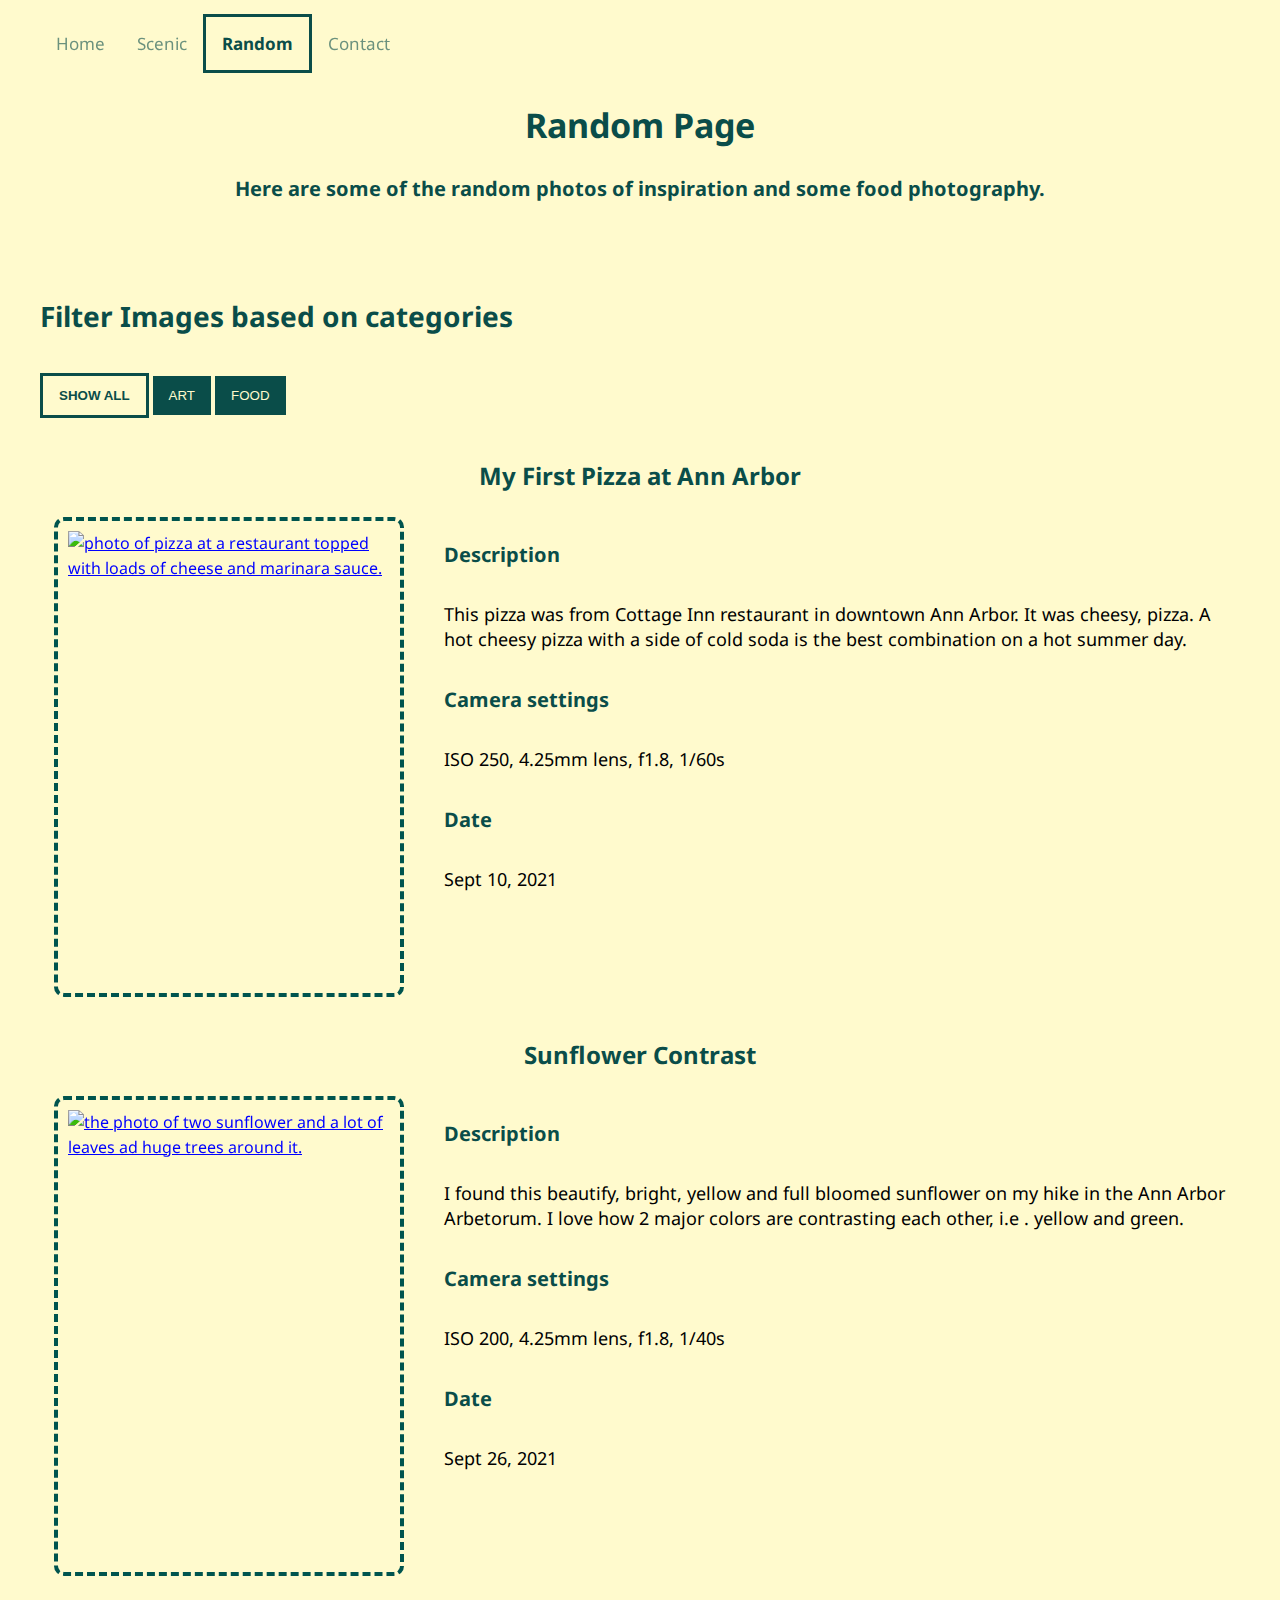
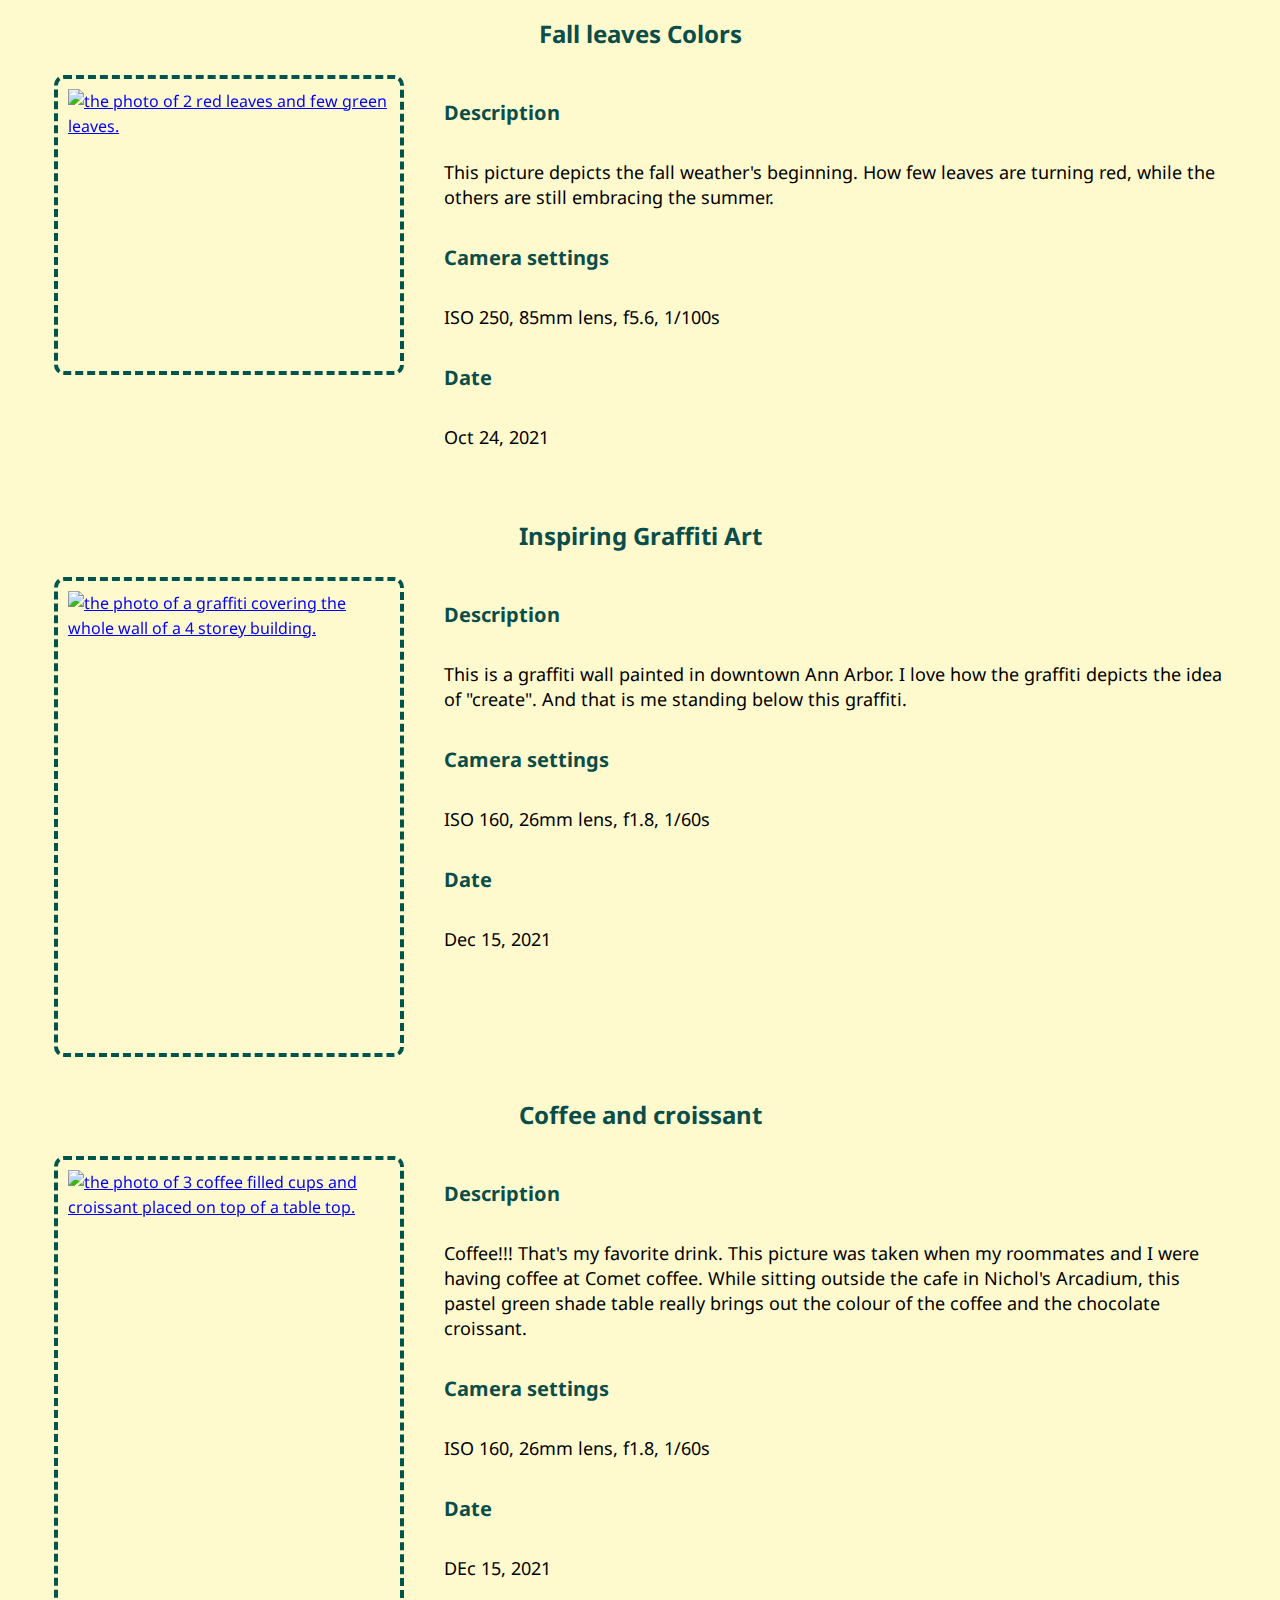
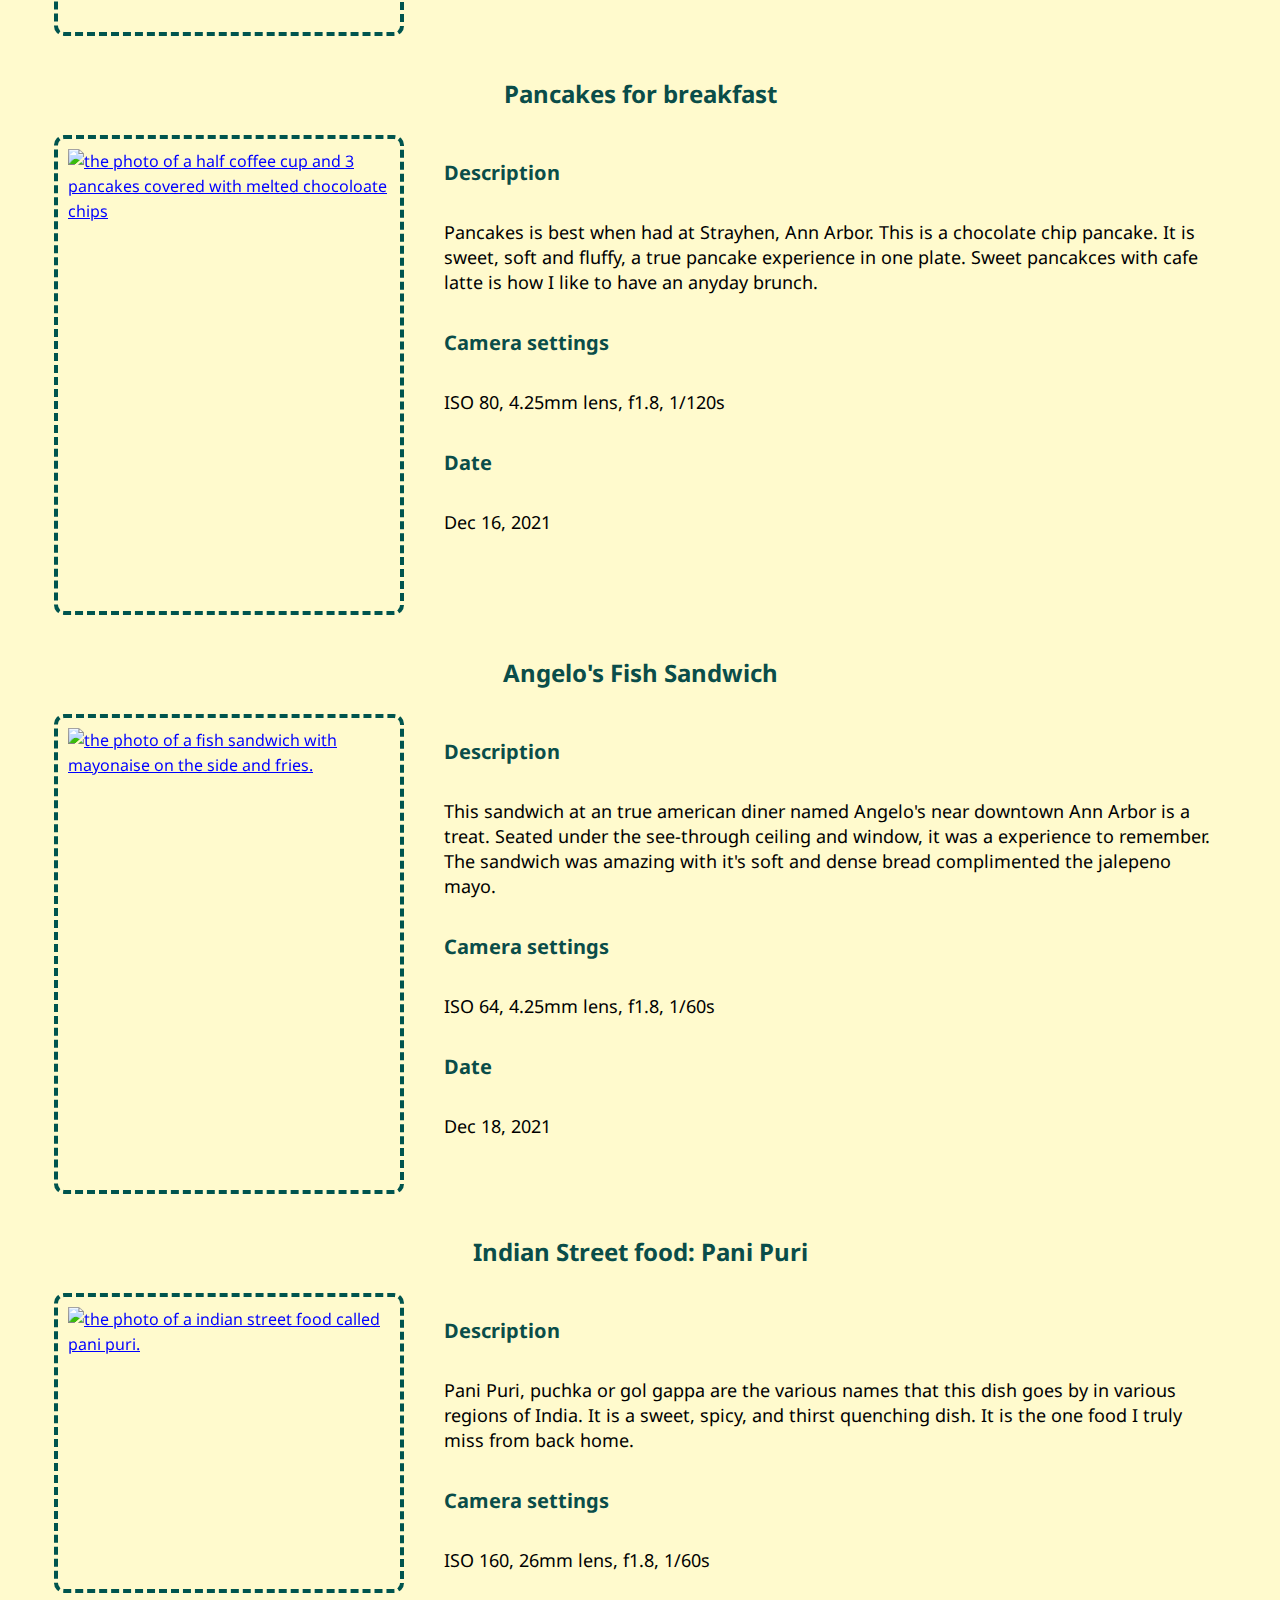
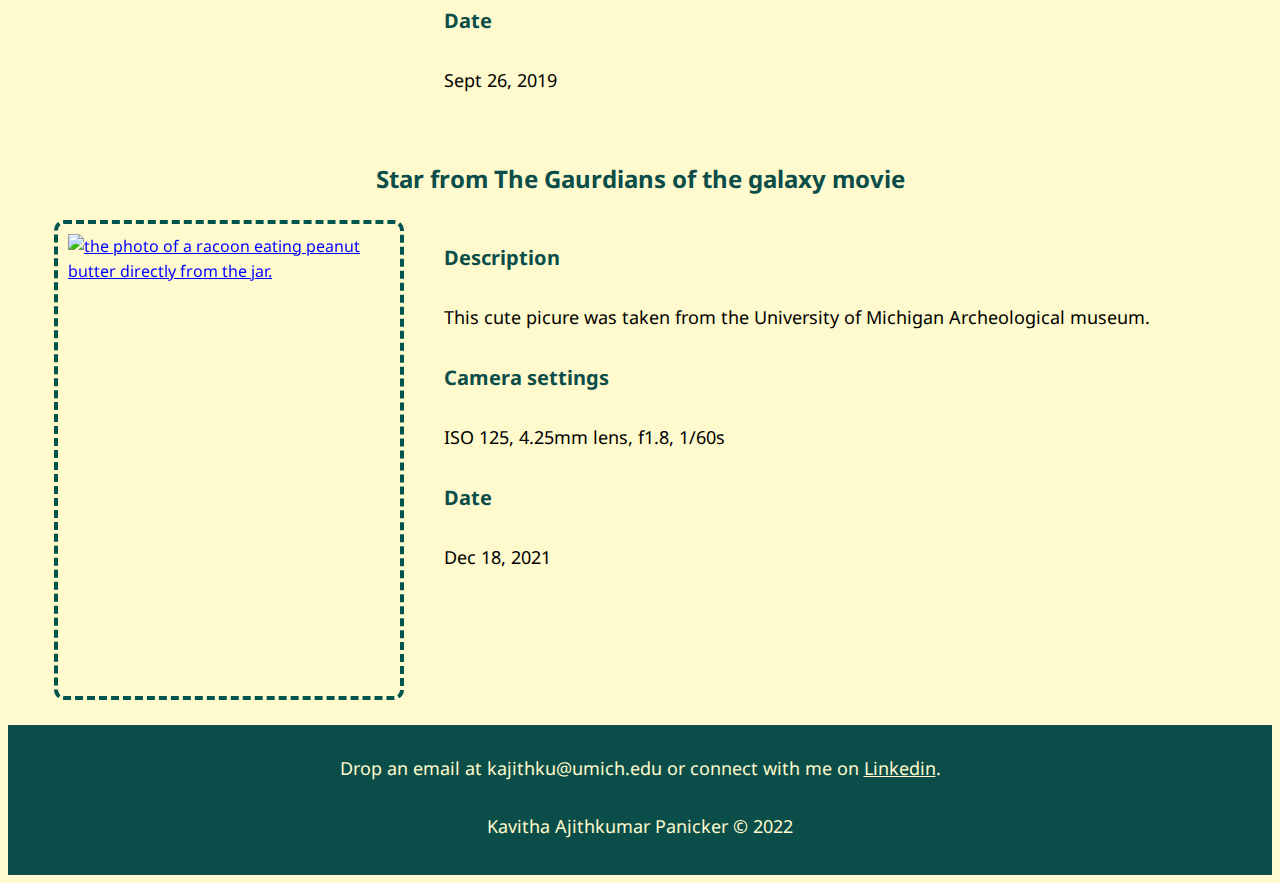
==== random.html @ 0c50120c "Add files via upload" ====
<!DOCTYPE html>
<html lang="en">
<head>

	<meta charset="UTF-8">
	<meta name="viewport" content="width=device-width, initial-scale=1.0">
	<link rel="icon" href="images/favicon.ico">
	<link rel="stylesheet" href="css/html5reset.css">
	<link rel="stylesheet" href="css/style.css">
	<link rel="stylesheet" href="dist/css/lightbox.css">
	<!-- Link to Google Font Noto Sans -->
	<!-- <link rel="stylesheet" href="https://fonts.googleapis.com/css?family=NotoSans"> -->
	<link rel="preconnect" href="https://fonts.googleapis.com"> 
	<link rel="preconnect" href="https://fonts.gstatic.com" crossorigin> 
	<link href="https://fonts.googleapis.com/css2?family=Noto+Sans&display=swap" rel="stylesheet">
	<!-- Link to Awesome Icons -->
	<script src="https://kit.fontawesome.com/843af3f781.js" crossorigin="anonymous"></script>
	<!-- Global site tag (gtag.js) - Google Analytics -->
	<script async src="https://www.googletagmanager.com/gtag/js?id=G-9F5VDG0N7Y"></script>
	<script>
  		window.dataLayer = window.dataLayer || [];
  		function gtag(){dataLayer.push(arguments);}
  		gtag('js', new Date());
  		gtag('config', 'G-9F5VDG0N7Y');
	</script>
	
	<title>Random photos</title>
</head>
<body>
	<!-- Skip to main content -->
	<a class = "skip" href="#main">Skip to main content</a>
	
	<header>
		<div class="topnav">
			<a href="index.html">Home</a>
			<a href="scenic.html">Scenic</a>
			<a class="active" href="#random">Random</a>
			<a href="contact.html">Contact</a>
		  </div>
	</header>
	
	<button onclick="topFunction()" id="myBtn" title="Go to top">Back to Top <i class="fa-solid fa-arrow-up"></i></button>

	<div class="container">
	
	
	<main id="main">
		<h1>Random Page</h1>
		<p class="page-des">Here are some of the random photos of inspiration and some food photography.</p>
		<!-- <p>In 2016 I loaded my kids into the minivan and took them on a drive across the Northern midwest states.  We went to Wisconsin Dells, the Badlands, Mount Rushmore, Jewel Cave, and Custer State Park.</p> -->
		
		<h2>Filter Images based on categories</h2>
		<div id="myBtnContainer">
			  <button class="btn active" onclick="filterSelection('all')"> SHOW ALL</button>
			  <button class="btn" onclick="filterSelection('art')"> ART</button>
			  <button class="btn" onclick="filterSelection('food')"> FOOD</button>
			  <!-- <button class="btn" onclick="filterSelection('city')"> CITY SCAPES</button> -->
			  <!-- <button class="btn" onclick="filterSelection('colors')"> Colors</button> -->
		</div>
		
		<div>
			<div class="filterDiv food">
			<h3>My First Pizza at Ann Arbor</h3>
			<div class = "photo-content">	
				<div>
					<a class="example-image-link" 
					href="images/pizza.jpg" 
					data-lightbox="example-set" 
					data-title="Click the right half of the image to move forward.">
						<img class ="photo-img potrait-pics example-image" 
						src = "images/pizza.jpg" width="200" 
						alt="photo of pizza at a restaurant topped with loads of cheese and marinara sauce.">
					</a>
				</div>
				<div class="photo-des">
					<p class="content-title">Description</p>
					<p>This pizza was from Cottage Inn restaurant in downtown Ann Arbor. It was cheesy,
						 pizza. A hot cheesy pizza with a side of cold soda is the best combination
						 on a hot summer day.
					</p>
					<p class="content-title">Camera settings</p>
					<p>ISO 250, 4.25mm lens, f1.8, 1/60s</p>
					<p class="content-title">Date</p>
					<p>Sept 10, 2021</p>
				</div>
			</div>
			</div>

			<div class="filterDiv art">
			<h3>Sunflower Contrast</h3>
			<div class = "photo-content">	
				<div>
					<a class="example-image-link" href="images/flower.jpg" data-lightbox="example-set" data-title="Click the right half of the image to move forward.">
						<img class ="photo-img potrait-pics" src = "images/flower.jpg" width="200" alt="the photo of two sunflower and a lot of leaves ad huge trees around it.">
					</a>
				</div>
				<div class="photo-des">
					<p class="content-title">Description</p>
					<p>I found this beautify, bright, yellow and full bloomed sunflower on my hike in the 
						Ann Arbor Arbetorum. I love how 2 major colors are contrasting each other, i.e . yellow and green.
					</p>
					<p class="content-title">Camera settings</p>
					<p>ISO 200, 4.25mm lens, f1.8, 1/40s</p>
					<p class="content-title">Date</p>
					<p>Sept 26, 2021</p>
				</div>
			</div>
			</div>

			<div class="filterDiv art">
			<h3>Fall leaves Colors</h3>
			<div class = "photo-content">
				<div>
					<a class="example-image-link" href="images/thefall.JPG" data-lightbox="example-set" data-title="Click the right half of the image to move forward.">
						<img class="photo-img" src="images/thefall.JPG" width="200" alt="the photo of 2 red leaves and few green leaves.">
					</a>
				</div>
				<div class="photo-des">
					<p class="content-title">Description</p>
					<p>This picture depicts the fall weather's beginning. How few leaves are turning red, 
						while the others are still embracing the summer.
					</p>
					<p class="content-title">Camera settings</p>
					<p>ISO 250, 85mm lens, f5.6, 1/100s</p>
					<p class="content-title">Date</p>
					<p>Oct 24, 2021</p>
				</div>
			</div>
			</div>

			<div class="filterDiv art">
			<h3>Inspiring Graffiti Art</h3>
			<div class = "photo-content">
				<div>
					<a class="example-image-link" href="images/grafitti.jpg" data-lightbox="example-set" data-title="Click the right half of the image to move forward.">
						<img class ="photo-img potrait-pics" src = "images/grafitti.jpg" width="200" alt="the photo of a graffiti covering the whole wall of a 4 storey building.">
					</a>
				</div>
				<div class="photo-des">
					<p class="content-title">Description</p>
					<p>This is a graffiti wall painted in downtown Ann Arbor. I love how the graffiti 
						depicts the idea of "create". And that is me standing below this graffiti.</p>
					<p class="content-title">Camera settings</p>
					<p>ISO 160, 26mm lens, f1.8, 1/60s</p>
					<p class="content-title">Date</p>
					<p>Dec 15, 2021</p>
				</div>
			</div>
			</div>

			<div class="filterDiv food">
			<h3>Coffee and croissant</h3>
			<div class = "photo-content">
				<div>
					<a class="example-image-link" href="images/coffee.jpg" data-lightbox="example-set" data-title="Click the right half of the image to move forward.">
						<img class ="photo-img potrait-pics" src = "images/coffee.jpg" width="200" alt="the photo of 3 coffee filled cups and croissant placed on top of a table top.">
					</a>
				</div>
				<div class="photo-des">
					<p class="content-title">Description</p>
					<p>Coffee!!! That's my favorite drink. This picture was taken when my roommates and I were
						having coffee at Comet coffee. While sitting outside the cafe in Nichol's Arcadium,
						this pastel green shade table really brings out the colour of the coffee and the chocolate croissant.
					</p>
					<p class="content-title">Camera settings</p>
					<p>ISO 160, 26mm lens, f1.8, 1/60s</p>
					<p class="content-title">Date</p>
					<p>DEc 15, 2021</p>
				</div>
			</div>
			</div>

			<div class="filterDiv food">
			<h3>Pancakes for breakfast</h3>
			<div class = "photo-content">
				<div>
					<a class="example-image-link" href="images/pancakes.jpg" data-lightbox="example-set" data-title="Click the right half of the image to move forward.">
						<img class ="photo-img potrait-pics" src = "images/pancakes.jpg" width="200" alt="the photo of a half coffee cup and 3 pancakes covered with melted chocoloate chips">
					</a>		
				</div>
				<div class="photo-des">
					<p class="content-title">Description</p>
					<p>Pancakes is best when had at Strayhen, Ann Arbor. This is a chocolate chip 
						pancake. It is sweet, soft and fluffy, a true pancake experience in one plate. Sweet pancakces
						with cafe latte is how I like to have an anyday brunch.
					</p>
					<p class="content-title">Camera settings</p>
					<p>ISO 80, 4.25mm lens, f1.8, 1/120s</p>
					<p class="content-title">Date</p>
					<p>Dec 16, 2021</p>
				</div>
			</div>
			</div>

			<div class="filterDiv food">
			<h3>Angelo's Fish Sandwich</h3>
			<div class = "photo-content">
				<div>
					<a class="example-image-link" href="images/sandwich.jpg" data-lightbox="example-set" data-title="Click the right half of the image to move forward.">
						<img class ="photo-img potrait-pics" src = "images/sandwich.jpg" width="200" alt="the photo of a fish sandwich with mayonaise on the side and fries.">
					</a>
				</div>
				<div class="photo-des">
					<p class="content-title">Description</p>
					<p>This sandwich at an true american diner named Angelo's near downtown Ann Arbor is 
						a treat. Seated under the see-through ceiling and window, it was a experience to remember. 
						The sandwich was amazing with it's soft and dense bread complimented the jalepeno mayo. 
					</p>
					<p class="content-title">Camera settings</p>
					<p>ISO 64, 4.25mm lens, f1.8, 1/60s</p>
					<p class="content-title">Date</p>
					<p>Dec 18, 2021</p>
				</div>
			</div>
			</div>

			<div class="filterDiv food">
			<h3>Indian Street food: Pani Puri</h3>
			<div class = "photo-content">
				<div>
					<a class="example-image-link" href="images/panipuri.jpg" data-lightbox="example-set" data-title="Click the right half of the image to move forward.">
						<img class="photo-img" src = "images/panipuri.jpg" width="200" alt="the photo of a indian street food called pani puri.">
					</a>
				</div>
				<div class="photo-des">
					<p class="content-title">Description</p>
					<p>Pani Puri, puchka or gol gappa are the various names that this dish goes by in various regions of India.
						It is a sweet, spicy, and thirst quenching dish. It is the one food I truly miss from back home.</p>
					<p class="content-title">Camera settings</p>
					<p>ISO 160, 26mm lens, f1.8, 1/60s</p>
					<p class="content-title">Date</p>
					<p>Sept 26, 2019</p>
				</div>
			</div>
			</div>

			<div class="filterDiv food">
			<h3>Star from The Gaurdians of the galaxy movie</h3>
			<div class = "photo-content">	
				<div>
					<a class="example-image-link" href="images/galaxy.jpg" data-lightbox="example-set" data-title="Click the right half of the image to move forward.">
						<img class ="photo-img potrait-pics" src = "images/galaxy.jpg" width="200" alt="the photo of a racoon eating peanut butter directly from the jar.">
					</a>
				</div>
				<div class="photo-des">
					<p class="content-title">Description</p>
					<p>This cute picure was taken from the University of Michigan Archeological museum.
					</p>
					<p class="content-title">Camera settings</p>
					<p>ISO 125, 4.25mm lens, f1.8, 1/60s</p>
					<p class="content-title">Date</p>
					<p>Dec 18, 2021</p>
				</div>
			</div>
			</div>
		</div>
	</main>
	
</div>
	
<footer>
	<div>
		<i class="fa-solid fa-lemon"></i>
		<p> Drop an email at kajithku@umich.edu or connect with me on <a href="https://www.linkedin.com/in/kavitha-ajithkumar-panicker/">Linkedin</a>.</p>
		<p>Kavitha Ajithkumar Panicker &copy; 2022</p>
	</div>
</footer>


</body>
<script src="dist/js/lightbox-plus-jquery.js"></script>
<script src="js/script.js"></script>

</html>
---- css/style.css ----
body{
    background-color: #fffacd;
    font-family: "Noto Sans", sans-serif;
    line-height: 25px;
}

.home-bg {
    position: relative; 
    min-height: 90vh;
    width: 100%;
    display: flex;
    align-items: center;
    justify-content: center;
}

.home-bg::before {    
      content: "";
      background-image: url('../images/bg4.webp');
      background-size: cover;
      position: absolute;
      top: 0px;
      right: 0px;
      bottom: 0px;
      left: 0px;
      opacity: 0.75;
      width: 100%;
}

.home-bg h1 {
  position: relative;
  color: #0A4D49;  
  font-size: 4em;
  font-weight: bold;
  line-height: 0.9;
  text-align: center;
  animation-name: home-bg-example;
  animation-duration: 4s;
}

@keyframes home-bg-example {
    from {color: lemonchiffon; font-size: 5em;}
    to {color: #0A4D49;font-size: 4em;}
  }

.container {
    margin: 2% auto 2%;
    padding: 0 32px;
}

h1{
	font-size: 34px; 
	font-weight: bold;
    padding-top: 10px;
    padding-bottom: 10px;
    color: #0A4D49;
    text-align: center;
} 

h2{
    font-size: 28px; 
	font-weight: bold; 
    color:#0A4D49;
    padding-top: 70px;
    padding-bottom: 20px;
    /* text-align: center; */

}

h3{
    font-size: 24px; 
	font-weight: bold; 
    color: #0A4D49;
    padding-top: 10px;
    /* padding-bottom: 10px; */
    text-align: center;
    line-height: 35px;
    margin-top: 30px;
}

h4{
    font-size: 20px; 
	font-weight: bold; 
    color: #0A4D49;
    padding-top: 5px;
    padding-bottom: 5px;
}

p{
    font-size: 18px;
    padding-top: 5px;
    padding-bottom: 10px;
}

a.skip{
    background: white;
    padding: 3px;
    -webkit-transition: top 1s ease-out;
    transition: left 1s ease-out;
    z-index: 1;
    position: absolute;
    left: -500px;
  }

a.skip:focus {
    top:0px;
    left: 0px;
}

/* top nav bar */
.topnav {
    background: transparent;
    padding: 0 32px;
    display: flex;
    justify-content: center;
    align-items: center;
    height: 70px;
    /* position: fixed; */
  }
  
  .topnav a {
    color: #0A4D49;
    text-align: center;
    padding: 14px 16px;
    text-decoration: none;
    font-size: 17px;
    opacity: 0.6;
  }
  
  .topnav a:hover {
    opacity: 1;
    font-weight: bold;
    border: 3px dashed #0A4D49;
  }
  
  .topnav a.active {
    opacity: 1;
    /* box-shadow: #0A4D49 0px 3px 0px 0px; */
    border: 3px solid #0A4D49;
    font-weight: bold;
  }

  #myBtn {
    display: none;
    position: fixed;
    bottom: 20px;
    right: 30px;
    z-index: 99;
    font-size: 18px;
    background-color: #0A4D49;
    color: lemonchiffon;
    cursor: pointer;
    padding: 15px;
    border-radius: 4px;
    box-shadow: 5px 5px 20px rgb(0 0 0 / 30%);
  }
  
  #myBtn:hover {
    background-color: lemonchiffon;
    color: #0A4A00;
    /* font-weight: bold; */
    border: #0A4A00 2px solid;
  }
  
.about-text {
    padding-left: 20px;
}

.about-text a {
    text-decoration: underline;
    color: inherit;
}

.about-text a:hover {
    /* background-color: #0A4D49; */
    /* color: lemonchiffon; */
    border: 2px dashed #0A4D49;
}

.about-content {
    display: grid;
    grid-column: 1 / 4;
    grid-template-columns: auto-fit, minmax(240px, 1fr);
    align-items: start;
}

.page-des, .content-title {
    font-size: 20px; 
	font-weight: bold; 
    color: #0A4D49;
}

.page-des {
    text-align: center;
}

.photo-content {
    margin-top: 24px;
    margin-bottom: 24px;
    display: flex;
    align-items: center;
    flex-direction: column;
}

.about-img, .photo-img{
    height: 300px;
    width: 300px;
    border: 4px dashed #0A4D49;
    padding: 10px;
    border-radius: 10px;
    margin-top: 20px;
    margin-bottom: 30px;
    display: block;
    margin-left: auto;
    margin-right: auto;
    filter: saturate(150%);
}

.potrait-pics {
    width: 300px;
    height: auto;
    
}

/* .photo-img:hover{
    box-shadow: 10px #ccc;
    transform: scale(1.125);
    transition: 0.5s;
} */

.flip {
    /* position: relative; */
    /* width: 200px; */
    /* height: 200px; */
    transform-style: preserve-3d;
    transition: transform 1s;
}
    
.flip:hover {
    transform: rotateY(180deg);
    transition: transform 1s;
}

  
  .back {
    /* position: absolute; */
    /* top: 0; */
    /* left: 0; */
    /* width: 100%; */
    /* height: 100%; */
    transform: rotateY(180deg);
    background: #0A4D49;
    backface-visibility: hidden;
    font-size: 18px;
    color: lemonchiffon;
    /* box-shadow: 0 0 4px #000; */
  }

* {box-sizing: border-box;}

.form-class {
    display: flex;
    flex-direction: column;
    flex-wrap: wrap;
    align-items: flex-start;
    padding-bottom: 10px;
    margin-right: 15%;
}

label {
    text-align: left;
}

input[type=text], textarea {
  width: 250px;
  padding: 12px;
  border: 1px solid #ccc;
  border-radius: 4px;
  box-sizing: border-box;
  margin-top: 6px;
  margin-bottom: 16px;
  resize: vertical;
  box-shadow: inset 0px 1px 8px rgba(0, 0, 0, 0.2);
}

input[type=submit] {
  background-color: #0A4D49;
  color: lemonchiffon;
  width: 100px;
  padding: 12px 20px;
  height: 50px;
  border: none;
  border-radius: 4px;
  cursor: pointer;
  box-sizing: border-box;
  box-shadow: 5px 5px 20px rgb(0 0 0 / 30%);
}

input[type=submit]:hover {
  background-color: lemonchiffon;
  color: #0A4A00;
  font-weight: bold;
  border: #0A4A00 2px solid;
  display: block;
}


footer{
    background-color: #0A4D49;
    color: lemonchiffon;
    min-height: 90px;
    width: 100%;
    bottom: 0px;
    left: 0px;
    right: 0px;
    margin-bottom: 0px;
    
}

footer div {
    text-align: center;
    padding: 0.5em;
}

footer a{
    text-decoration: underline;
    color: lemonchiffon;
}

footer a:hover {
    background-color: #0A4D49;
    /* color: #0A4D49; */
    border: 1px dashed lemonchiffon;
}

.filterDiv {
    display: none;
}
  
.show {
    display: block;
}
  
.btn {
    border: none;
    outline: none;
    padding: 12px 16px;
    background-color: #0A4D49;
    color: lemonchiffon;
    cursor: pointer;
}
  
.btn:hover {
    color: #0A4D49;
    border: 3px dashed #0A4D49;
    background-color: lemonchiffon;
    font-weight: bold;
}
  
.active {
    background-color: lemonchiffon;
    color: #0A4D49;
    border: 3px solid #0A4D49;
    font-weight: bold;
}


/* Media query for tablet display */
@media screen and (min-width: 700px){

    .home-bg{
        background-size: cover;
    }

    .home-bg h1 {
        font-size: 5em;
    }

    @keyframes home-bg-example {
        from {color: lemonchiffon; font-size: 6em;}
        to {color: #0A4D49;font-size: 5em;}
      }

    .topnav {
        justify-content: flex-end;
    }

    input[type=text], textarea {
        width: 50%;
    }

    .photo-content {
        margin: 14px;
        /* margin-bottom: 24px; */
        /* display: flex; */
        align-items: flex-start;
        flex-direction: row;
    }

    .photo-des {
        margin-left: 40px;
    }

    .about-img, .photo-img {
        /* padding: 60px; */
        margin: 0px;
        width: 350px;
        height: 300px;
    }

    .potrait-pics {
        width: 350px;
        height: 480px;
        
    }

    .photo-img:hover{
        /* box-shadow: 10px #ccc; */
        /* transform: scale(1.1); */
        /* transition: 0.5s; */
    }

    .about-content {
        display: grid;
        margin: 24px;
        /* grid-column: 1 / 3; */
        grid-template-columns: 1/2fr 11/2fr;
        column-gap: 10px;
        align-items: start;
    }
    
}

/* Media query for laptop/desktop display */
@media screen and (min-width: 1200px){

    input[type=text], textarea {
        width: 50%;
    }

    .home-bg{
        background-size: cover;
    }

    .home-bg h1 {
        font-size: 6em;
    }

    @keyframes home-bg-example {
        from {color: lemonchiffon; font-size: 7em;}
        to {color: #0A4D49;font-size: 6em;}
      }

    .topnav {
        justify-content: flex-start;
    }
}


@media screen and (prefers-reduced-motion: reduce){
  
    /*Turn off transition*/
    a.skip {
      -webkit-transition: initial; /* sets to default setting */
      transition: initial; /* sets to default setting */
    }
  
    /*Turn off transition*/
    .home-bg h1{
      animation-name: none;
    }
  }
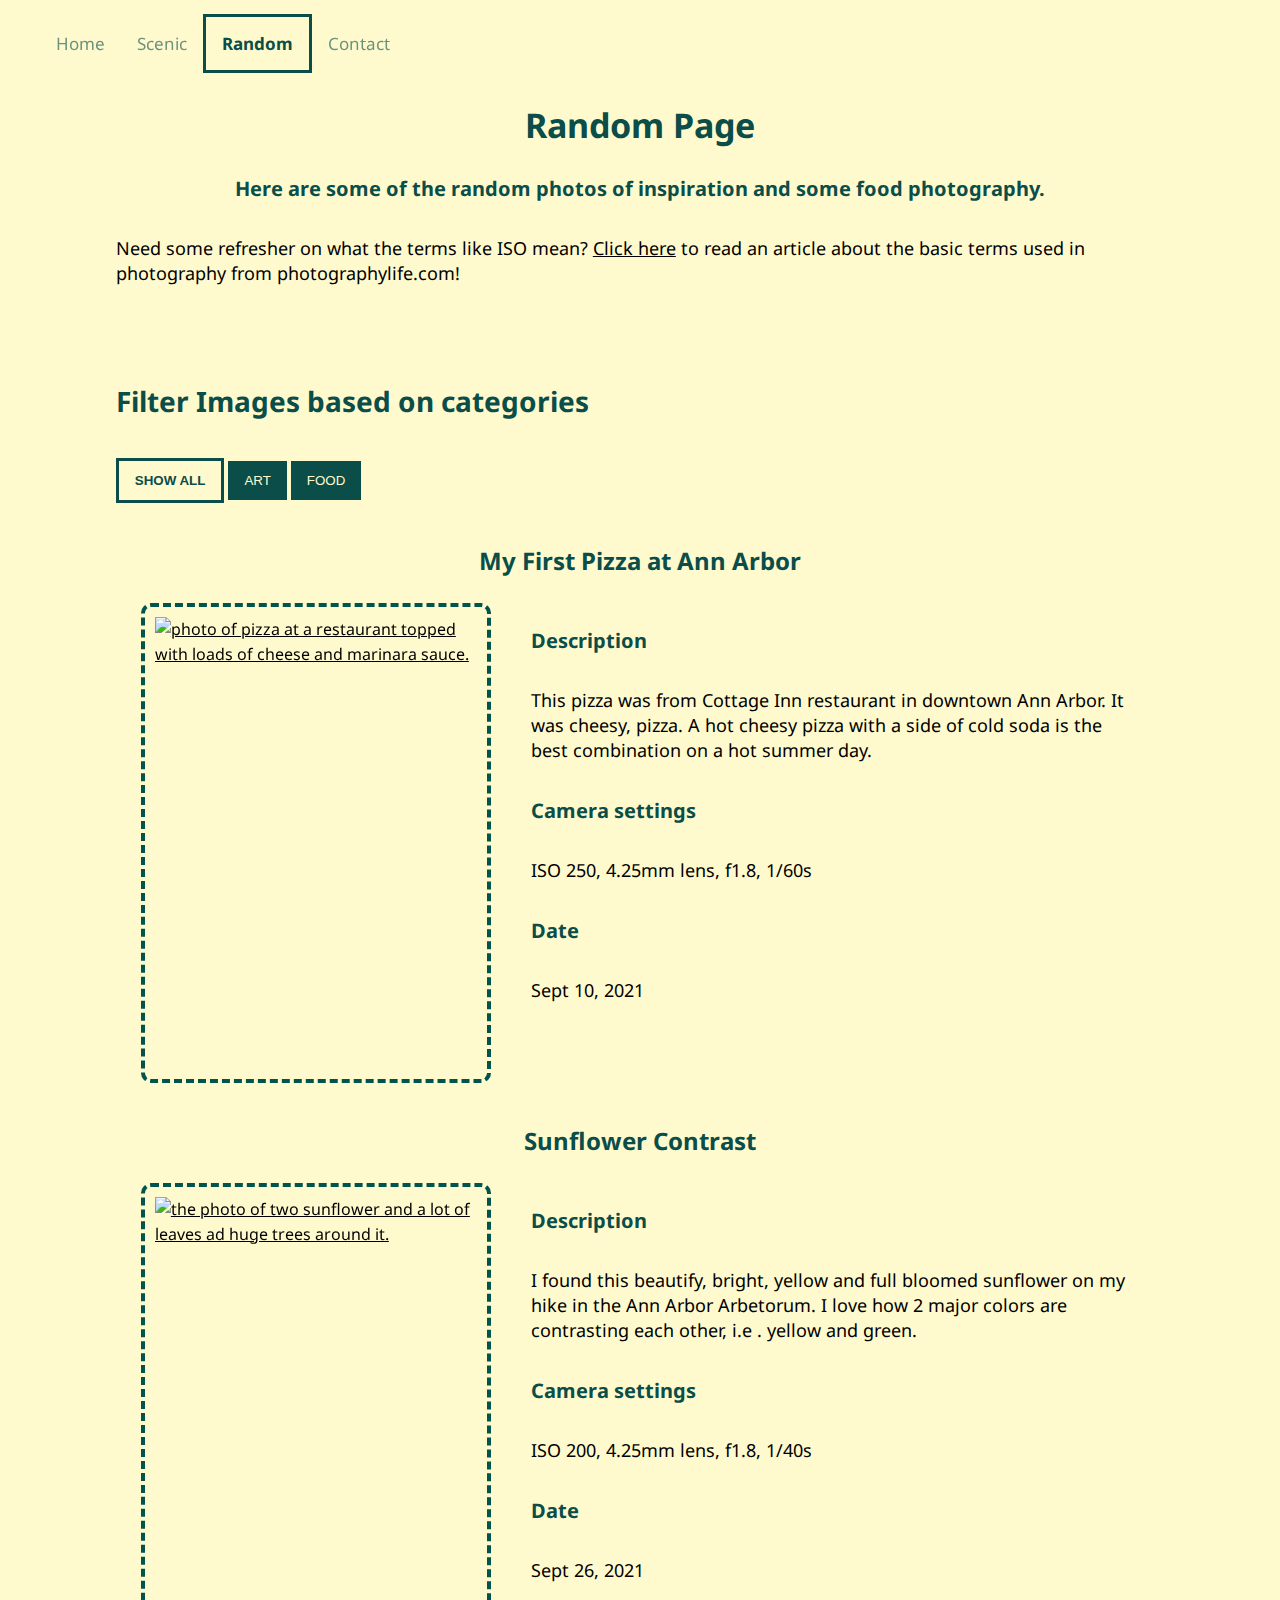
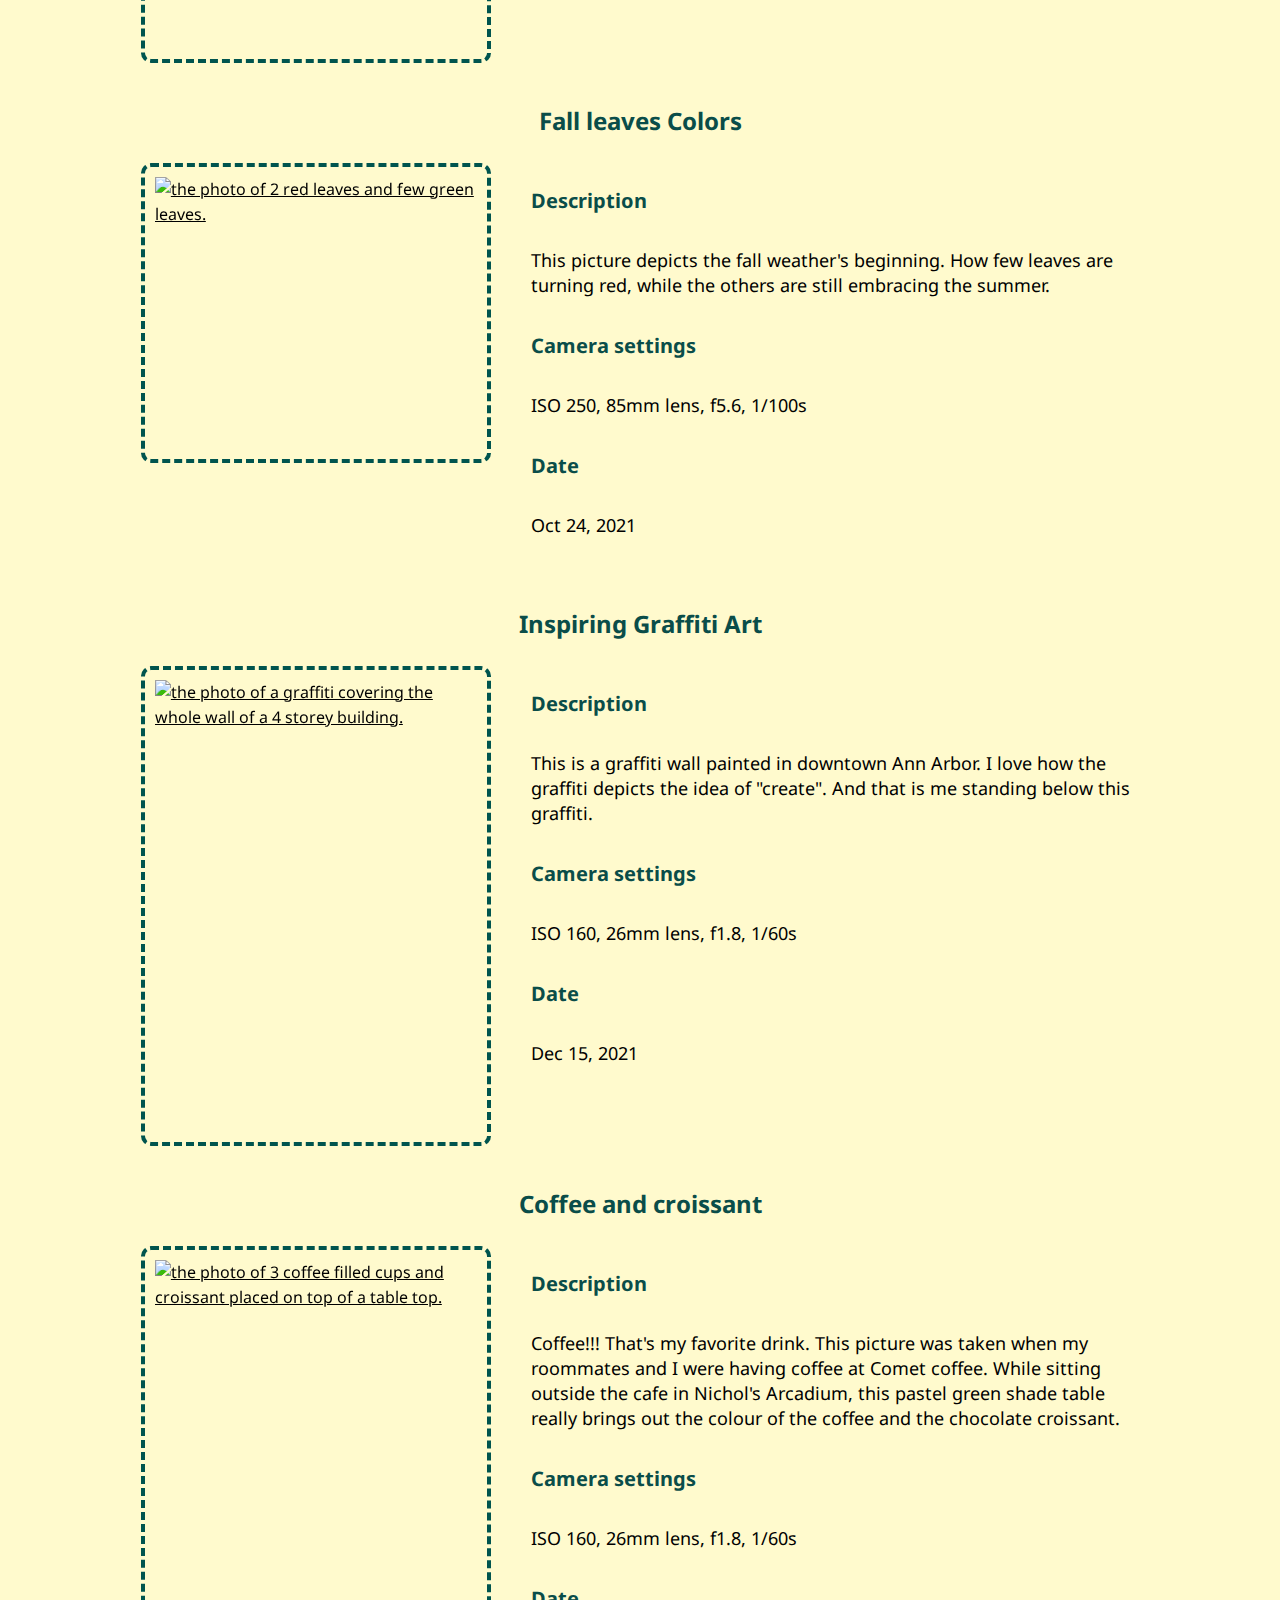
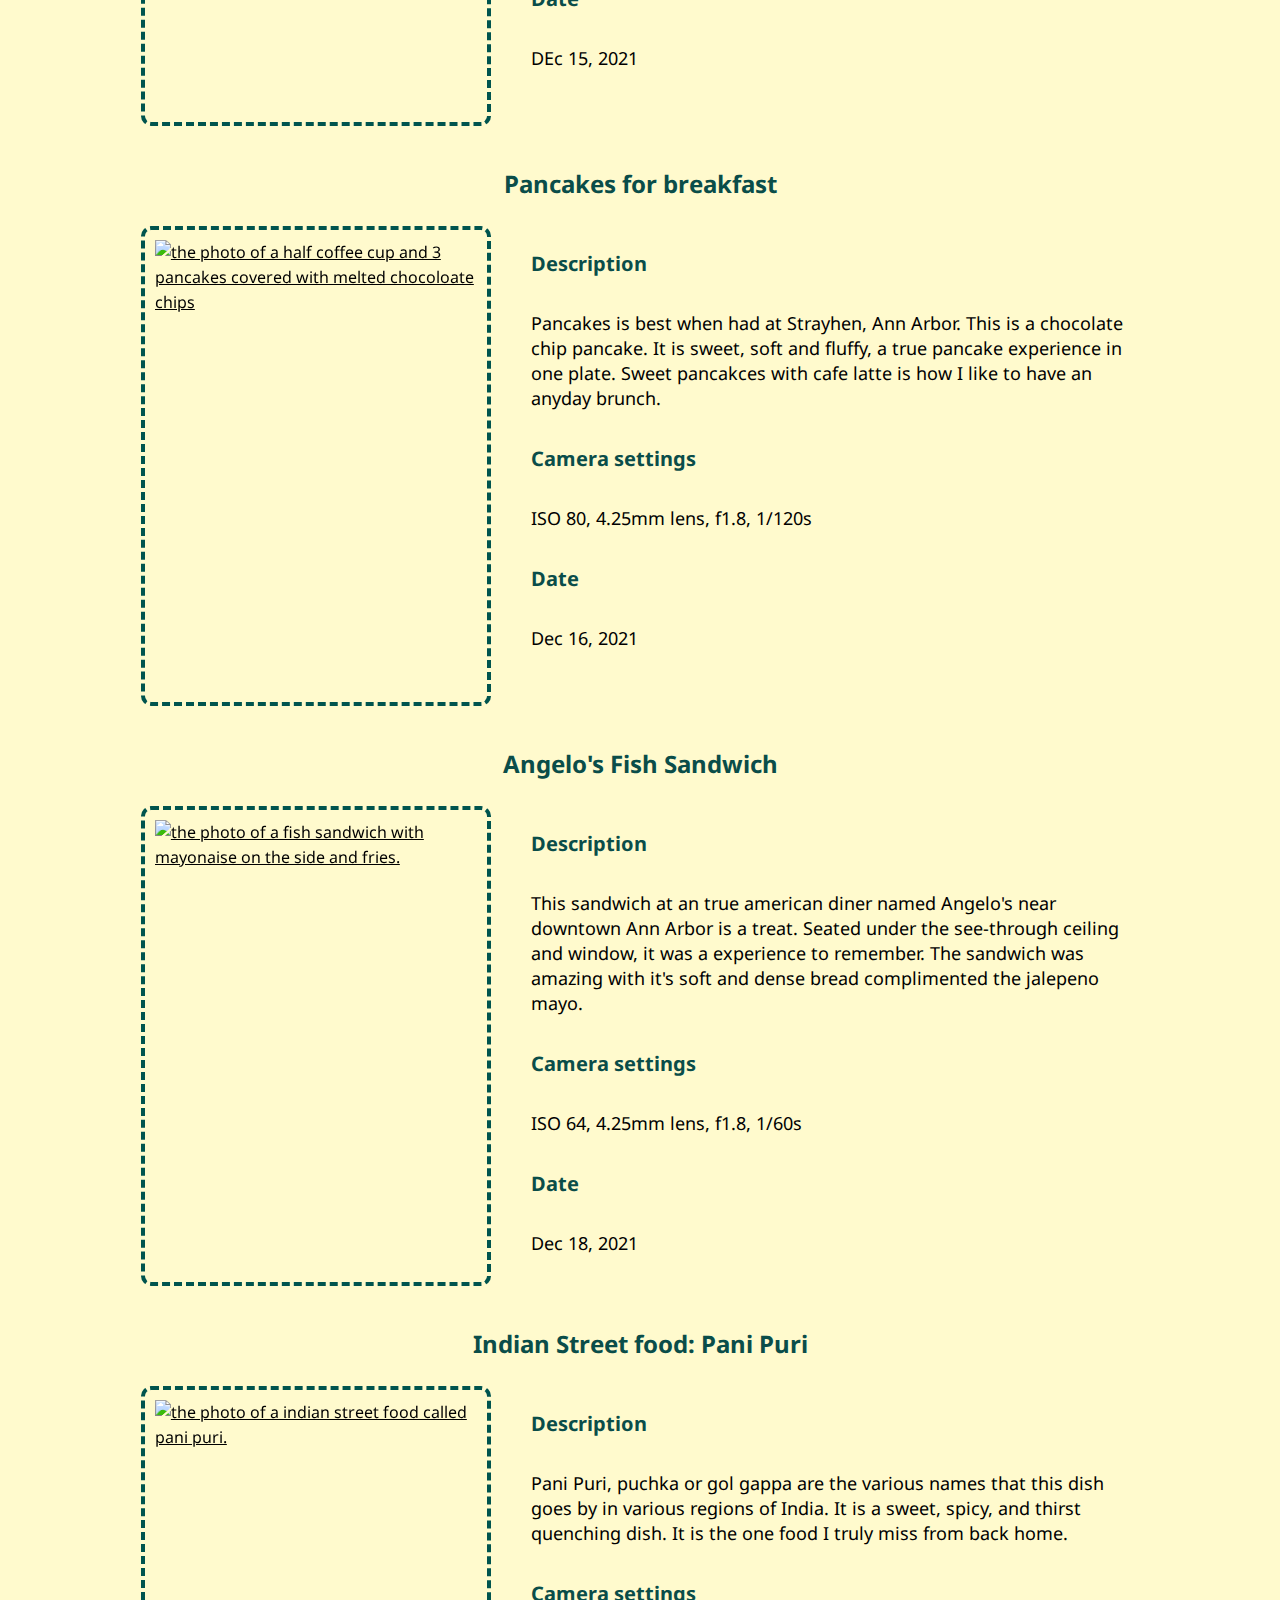
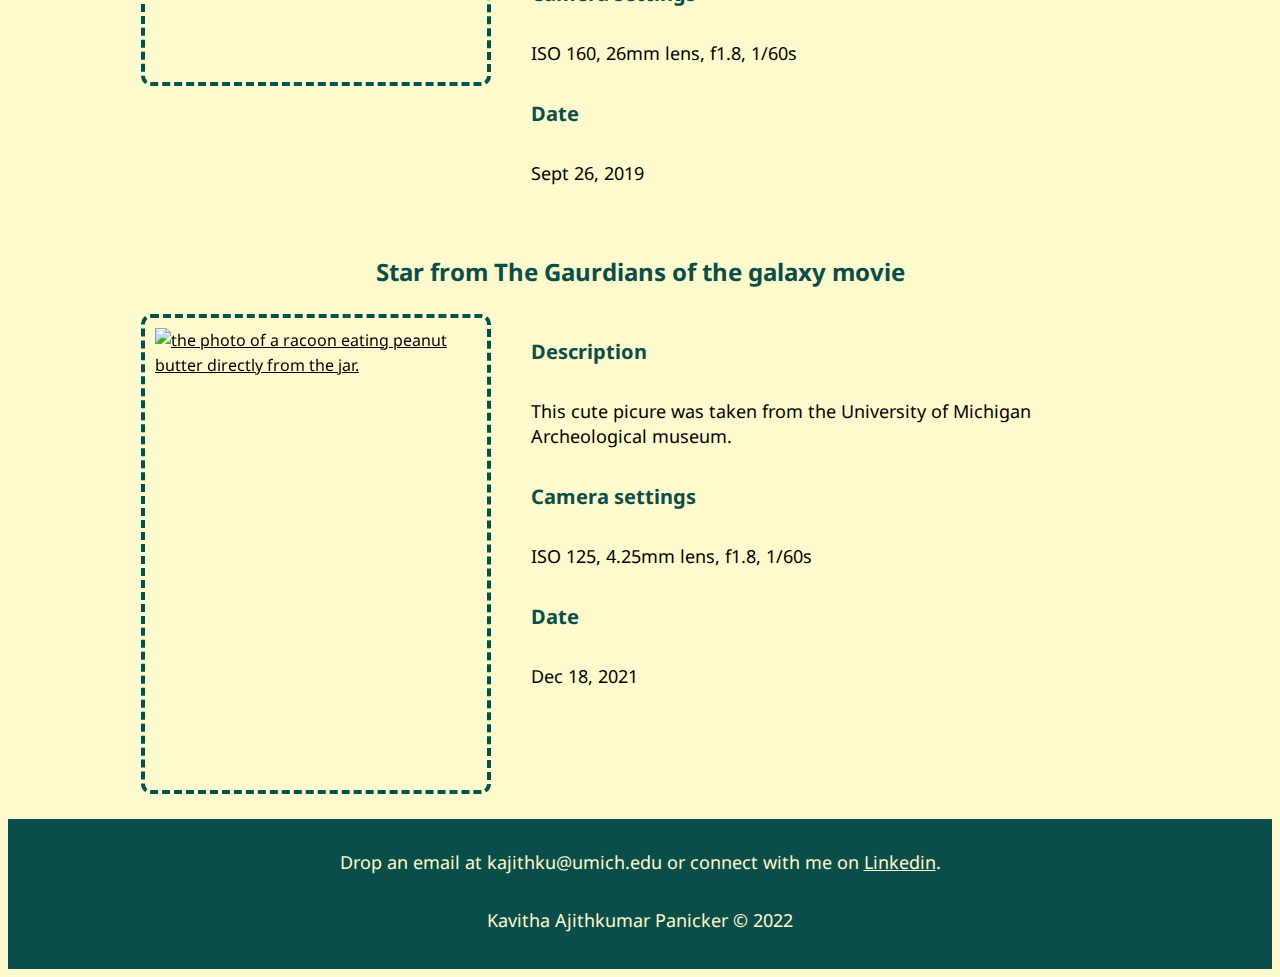
==== commit fb602e6f: "Add files via upload" ====
--- a/random.html
+++ b/random.html
@@ -47,15 +47,14 @@
 	<main id="main">
 		<h1>Random Page</h1>
 		<p class="page-des">Here are some of the random photos of inspiration and some food photography.</p>
-		<!-- <p>In 2016 I loaded my kids into the minivan and took them on a drive across the Northern midwest states.  We went to Wisconsin Dells, the Badlands, Mount Rushmore, Jewel Cave, and Custer State Park.</p> -->
+
+		<p>Need some refresher on what the terms like ISO mean? <a href="https://photographylife.com/iso-shutter-speed-and-aperture-for-beginners">Click here</a> to read an article about the basic terms used in photography from photographylife.com!</p>
 		
 		<h2>Filter Images based on categories</h2>
 		<div id="myBtnContainer">
 			  <button class="btn active" onclick="filterSelection('all')"> SHOW ALL</button>
 			  <button class="btn" onclick="filterSelection('art')"> ART</button>
 			  <button class="btn" onclick="filterSelection('food')"> FOOD</button>
-			  <!-- <button class="btn" onclick="filterSelection('city')"> CITY SCAPES</button> -->
-			  <!-- <button class="btn" onclick="filterSelection('colors')"> Colors</button> -->
 		</div>
 		
 		<div>
@@ -270,5 +269,6 @@
 </body>
 <script src="dist/js/lightbox-plus-jquery.js"></script>
 <script src="js/script.js"></script>
+<script src="js/filter-script.js"></script>
 
 </html>
--- a/css/style.css
+++ b/css/style.css
@@ -16,8 +16,8 @@
 .home-bg::before {    
       content: "";
       background-image: url('../images/bg4.webp');
+      position: absolute;
       background-size: cover;
-      position: absolute;
       top: 0px;
       right: 0px;
       bottom: 0px;
@@ -62,7 +62,6 @@
     color:#0A4D49;
     padding-top: 70px;
     padding-bottom: 20px;
-    /* text-align: center; */
 
 }
 
@@ -71,7 +70,6 @@
 	font-weight: bold; 
     color: #0A4D49;
     padding-top: 10px;
-    /* padding-bottom: 10px; */
     text-align: center;
     line-height: 35px;
     margin-top: 30px;
@@ -114,7 +112,6 @@
     justify-content: center;
     align-items: center;
     height: 70px;
-    /* position: fixed; */
   }
   
   .topnav a {
@@ -134,7 +131,6 @@
   
   .topnav a.active {
     opacity: 1;
-    /* box-shadow: #0A4D49 0px 3px 0px 0px; */
     border: 3px solid #0A4D49;
     font-weight: bold;
   }
@@ -157,24 +153,8 @@
   #myBtn:hover {
     background-color: lemonchiffon;
     color: #0A4A00;
-    /* font-weight: bold; */
     border: #0A4A00 2px solid;
-  }
-  
-.about-text {
-    padding-left: 20px;
-}
-
-.about-text a {
-    text-decoration: underline;
-    color: inherit;
-}
-
-.about-text a:hover {
-    /* background-color: #0A4D49; */
-    /* color: lemonchiffon; */
-    border: 2px dashed #0A4D49;
-}
+  } 
 
 .about-content {
     display: grid;
@@ -182,6 +162,20 @@
     grid-template-columns: auto-fit, minmax(240px, 1fr);
     align-items: start;
 }
+
+.about-text {
+    padding-left: 20px;
+}
+
+.about-text a, a {
+    text-decoration: underline;
+    color: inherit;
+}
+
+.about-text a:hover, a:hover {
+    border: 2px dashed #0A4D49;
+}
+
 
 .page-des, .content-title {
     font-size: 20px; 
@@ -217,43 +211,28 @@
 
 .potrait-pics {
     width: 300px;
-    height: auto;
-    
-}
-
-/* .photo-img:hover{
+    height: auto;    
+}
+
+.photo-img:hover{
     box-shadow: 10px #ccc;
     transform: scale(1.125);
     transition: 0.5s;
-} */
-
-.flip {
-    /* position: relative; */
-    /* width: 200px; */
-    /* height: 200px; */
-    transform-style: preserve-3d;
-    transition: transform 1s;
-}
-    
-.flip:hover {
-    transform: rotateY(180deg);
-    transition: transform 1s;
-}
-
-  
-  .back {
-    /* position: absolute; */
-    /* top: 0; */
-    /* left: 0; */
-    /* width: 100%; */
-    /* height: 100%; */
-    transform: rotateY(180deg);
-    background: #0A4D49;
-    backface-visibility: hidden;
-    font-size: 18px;
-    color: lemonchiffon;
-    /* box-shadow: 0 0 4px #000; */
-  }
+}
+
+.contact-intro{
+    /* The image used */
+    background-image: url("../images/lemon-wallpaper-preview.jpeg");
+    background-color: #fffacd;
+    /* Set a specific height */
+    min-height: 400px; 
+  
+    /* Create the parallax scrolling effect */
+    background-attachment: fixed;
+    background-position: center;
+    background-repeat: no-repeat;
+    background-size: cover;
+}
 
 * {box-sizing: border-box;}
 
@@ -363,9 +342,59 @@
     font-weight: bold;
 }
 
+.contact-wrapper {
+    display: flex;
+    align-items: center;
+    flex-direction: column;
+}
+
+.flip-card {
+    background-color: transparent;
+    width: 300px;
+    height: 300px;
+    perspective: 1000px;
+  }
+
+.flip-card h3 {
+    color: lemonchiffon;
+}
+
+  .flip-card-inner {
+    position: relative;
+    width: 100%;
+    height: 100%;
+    text-align: center;
+    transition: transform 0.6s;
+    transform-style: preserve-3d;
+    box-shadow: 0 4px 8px 0 rgba(0,0,0,0.2);
+  }
+  
+  .flip-card:hover .flip-card-inner {
+    transform: rotateY(180deg);
+  }
+  
+  .flip-card-front, .flip-card-back {
+    position: absolute;
+    width: 100%;
+    height: 100%;
+    -webkit-backface-visibility: hidden;
+    backface-visibility: hidden;
+  }
+  
+  .flip-card-front {
+    background-color: #bbb;
+    color: black;
+  }
+  
+  .flip-card-back {
+    background-color: #0A4D49;
+    color: lemonchiffon;
+    transform: rotateY(180deg);
+  }
+
 
 /* Media query for tablet display */
-@media screen and (min-width: 700px){
+@media screen and (min-width: 640px){
 
     .home-bg{
         background-size: cover;
@@ -385,23 +414,28 @@
     }
 
     input[type=text], textarea {
-        width: 50%;
+        width: 300px;
     }
 
     .photo-content {
-        margin: 14px;
-        /* margin-bottom: 24px; */
-        /* display: flex; */
+    margin: 25px;
+    }
+
+    .photo-content, .contact-wrapper {
         align-items: flex-start;
         flex-direction: row;
     }
 
+    .contact-wrapper{
+        margin-left: 4%;
+        margin-right: 4%;
+    }
+
     .photo-des {
         margin-left: 40px;
     }
 
     .about-img, .photo-img {
-        /* padding: 60px; */
         margin: 0px;
         width: 350px;
         height: 300px;
@@ -414,17 +448,15 @@
     }
 
     .photo-img:hover{
-        /* box-shadow: 10px #ccc; */
-        /* transform: scale(1.1); */
-        /* transition: 0.5s; */
+        box-shadow: 10px #ccc;
+        transform: scale(1.1);
+        transition: 0.5s;
     }
 
     .about-content {
-        display: grid;
         margin: 24px;
-        /* grid-column: 1 / 3; */
-        grid-template-columns: 1/2fr 11/2fr;
-        column-gap: 10px;
+        grid-auto-flow: column;
+        column-gap: 30px;
         align-items: start;
     }
     
@@ -433,14 +465,11 @@
 /* Media query for laptop/desktop display */
 @media screen and (min-width: 1200px){
 
-    input[type=text], textarea {
-        width: 50%;
-    }
-
-    .home-bg{
-        background-size: cover;
-    }
-
+    .container {
+        margin-left: 6%;
+        margin-right: 6%;
+    }
+    
     .home-bg h1 {
         font-size: 6em;
     }
@@ -468,4 +497,21 @@
     .home-bg h1{
       animation-name: none;
     }
+
+    /*Turn off parallax*/
+    .contact-intro{
+    /* Create the parallax scrolling effect */
+        background-attachment: initial;
+    }
+
+    .photo-img:hover, .flip-card-inner{
+        transition: initial;
+    }
+
+    .flip-card:hover .flip-card-inner {
+        transform: rotateY(0deg); 
+
+    } 
+
+
   }